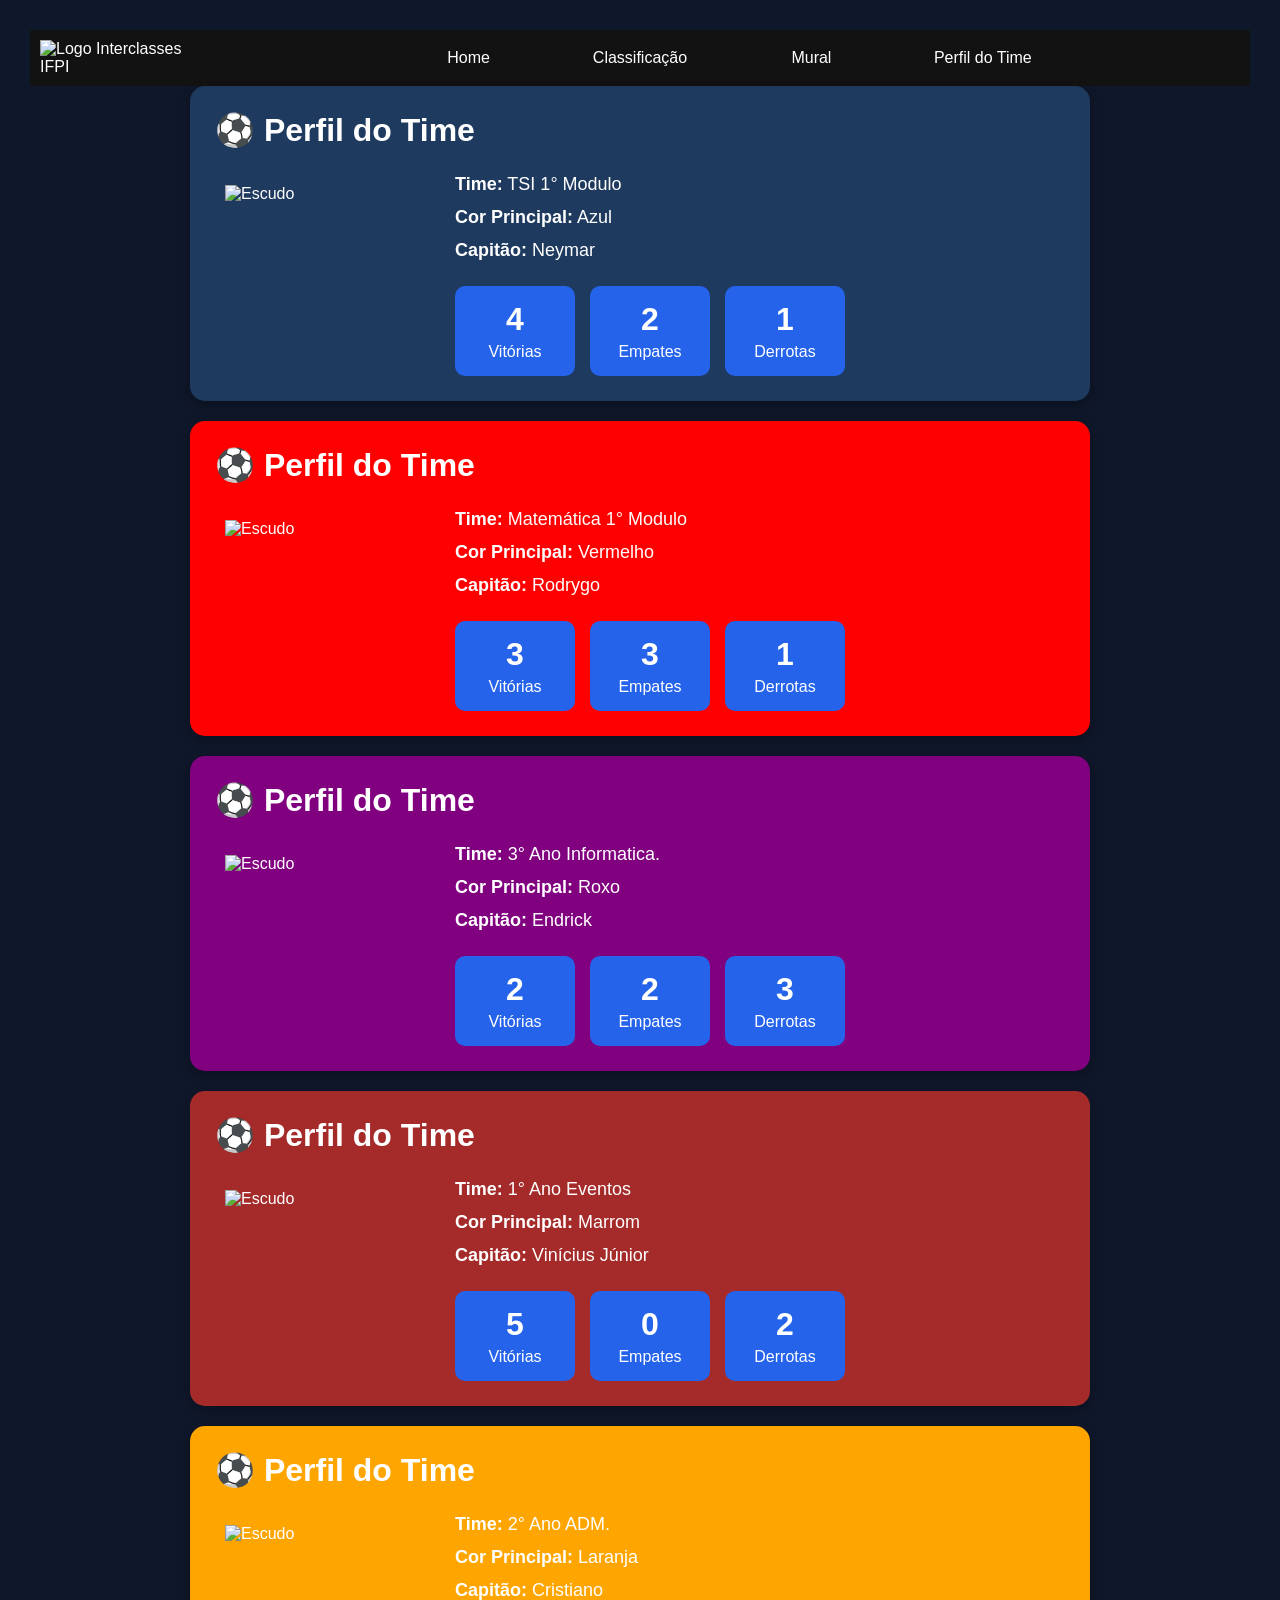
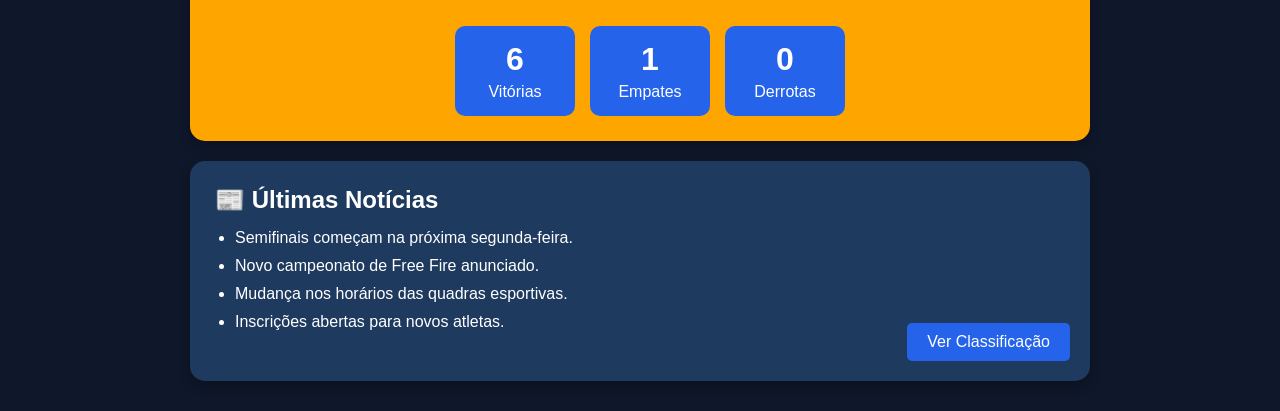
==== index.html @ 7ea8233f "Criação da pagina de perfil dos times" ====
<!DOCTYPE html>
<html lang="pt-BR">
<head>
    <meta charset="UTF-8">
    <meta name="viewport" content="width=device-width, initial-scale=1.0">
    <title>Perfil do Time</title>
    <link rel="stylesheet" href="style.css">
</head>
<body>
    <header>
        <nav>
            <a href="home.html" id="logo"><img src="c:\Users\hugoh\Downloads\logo.png" alt="Logo Interclasses IFPI" style="width: 100px;"></a>
            <a href="home.html" id="home">Home</a>
            <a href="classificacao.html" id="classificacao">Classificação</a>
            <a href="mural.html" id="mural">Mural</a>
            <a href="perfil.html" id="perfil">Perfil do Time</a>
            
        </nav>
</header>
    <div class="container">
      <div class="perfil-time1">
        <h1>⚽ Perfil do Time</h1>
        <div class="conteudo">
            <div class="escudo">
                <img src="https://cdn-icons-png.flaticon.com/512/53/53283.png" alt="Escudo">
            </div>
            <div class="informacoes">
            <p><strong>Time:</strong> TSI 1° Modulo </p>
            <p><strong>Cor Principal:</strong> Azul</p>
            <p><strong>Capitão:</strong> Neymar</p>
            <div class="estatisticas">
                <div class="item">
                    <h3>4</h3>
                    <span>Vitórias</span>
                </div>
                <div class="item">
                    <h3>2</h3>
                    <span>Empates</span>
                </div>
                <div class="item">
                    <h3>1</h3>
                    <span>Derrotas</span>
                </div>
            </div>
        </div>
    </div>
</div>
<div class="perfil-time2">
    <h1>⚽ Perfil do Time</h1>
    <div class="conteudo">
        <div class="escudo">
            <img src="https://cdn-icons-png.flaticon.com/512/861/861512.png" alt="Escudo">
        </div>
        <div class="informacoes">
            <p><strong>Time:</strong> Matemática 1° Modulo</p>
            <p><strong>Cor Principal:</strong> Vermelho</p>
            <p><strong>Capitão:</strong> Rodrygo</p>
            <div class="estatisticas">
                <div class="item">
                    <h3>3</h3>
                    <span>Vitórias</span>
                </div>
                <div class="item">
                    <h3>3</h3>
                    <span>Empates</span>
                </div>
                <div class="item">
                    <h3>1</h3>
                    <span>Derrotas</span>
                </div>
            </div>
        </div>
    </div>
</div>
<div class="perfil-time3">
    <h1>⚽ Perfil do Time</h1>
    <div class="conteudo">
        <div class="escudo">
            <img src="https://cdn-icons-png.flaticon.com/512/1077/1077114.png" alt="Escudo">
        </div>
        <div class="informacoes">
            <p><strong>Time:</strong> 3° Ano Informatica.</p>
            <p><strong>Cor Principal:</strong> Roxo</p>
            <p><strong>Capitão:</strong> Endrick</p>
            <div class="estatisticas">
                <div class="item">
                    <h3>2</h3>
                    <span>Vitórias</span>
                </div>
                <div class="item">
                    <h3>2</h3>
                    <span>Empates</span>
                </div>
                <div class="item">
                    <h3>3</h3>
                    <span>Derrotas</span>
                </div>
            </div>
        </div>
    </div>
</div>
<div class="perfil-time4">
    <h1>⚽ Perfil do Time</h1>
    <div class="conteudo">
        <div class="escudo">
            <img src="https://cdn-icons-png.flaticon.com/512/2965/2965879.png" alt="Escudo">
        </div>
        <div class="informacoes">
            <p><strong>Time:</strong> 1° Ano Eventos</p>
            <p><strong>Cor Principal:</strong> Marrom</p>
            <p><strong>Capitão:</strong> Vinícius Júnior</p>
            <div class="estatisticas">
                <div class="item">
                    <h3>5</h3>
                    <span>Vitórias</span>
                </div>
                <div class="item">
                    <h3>0</h3>
                    <span>Empates</span>
                </div>
                <div class="item">
                    <h3>2</h3>
                    <span>Derrotas</span>
                </div>
            </div>
        </div>
    </div>
</div>
<div class="perfil-time5">
    <h1>⚽ Perfil do Time</h1>
    <div class="conteudo">
        <div class="escudo">
            <img src="https://cdn-icons-png.flaticon.com/512/3126/3126554.png" alt="Escudo">
        </div>
        <div class="informacoes">
            <p><strong>Time:</strong> 2° Ano ADM.</p>
            <p><strong>Cor Principal:</strong> Laranja</p>
            <p><strong>Capitão:</strong> Cristiano</p>
            <div class="estatisticas">
                <div class="item">
                    <h3>6</h3>
                    <span>Vitórias</span>
                </div>
                <div class="item">
                    <h3>1</h3>
                    <span>Empates</span>
                </div>
                <div class="item">
                    <h3>0</h3>
                    <span>Derrotas</span>
                </div>
            </div>
        </div>
    </div>
</div>
<div class="noticias">
    <h2>📰 Últimas Notícias</h2>
    <ul>
        <li>Semifinais começam na próxima segunda-feira.</li>
        <li>Novo campeonato de Free Fire anunciado.</li>
        <li>Mudança nos horários das quadras esportivas.</li>
        <li>Inscrições abertas para novos atletas.</li>
    </ul>
    <a href="#" class="btn">Ver Classificação</a>
</div>
</div>
</body>
</html>
---- style.css ----
*{
    margin:0;
    padding:0;
    box-sizing:border-box;
}
body{
    font-family:Arial, Helvetica, sans-serif;
    background:#0f172a;
    padding:30px;
}
.container{
    max-width:900px;
    margin:auto;
}
.perfil-time1{
    background:#1e3a5f;
    color:white;
    padding:25px;
    border-radius:15px;
    margin-bottom:20px;
    box-shadow:0 4px 12px rgba(0,0,0,.3);
}
.perfil-time2{
    background:red;
    color:white;
    padding:25px;
    border-radius:15px;
    margin-bottom:20px;
    box-shadow:0 4px 12px rgba(0,0,0,.3);
}
.perfil-time3{
    background: purple;
    color:white;
    padding:25px;
    border-radius:15px;
    margin-bottom:20px;
    box-shadow:0 4px 12px rgba(0,0,0,.3);
}
.perfil-time4{
    background: brown;
    color:white;
    padding:25px;
    border-radius:15px;
    margin-bottom:20px;
    box-shadow:0 4px 12px rgba(0,0,0,.3);
}
.perfil-time5{
    background: orange;
    color:white;
    padding:25px;
    border-radius:15px;
    margin-bottom:20px;
    box-shadow:0 4px 12px rgba(0,0,0,.3);
}
.perfil-time1 h1{
    margin-bottom:25px;
}
.perfil-time2 h1{
    margin-bottom:25px;
}
.perfil-time3 h1{
    margin-bottom:25px;
}
.perfil-time4 h1{
    margin-bottom:25px;
}
.perfil-time5 h1{
    margin-bottom:25px;
}
.conteudo{
    display:flex;
    align-items:center;
    gap:40px;
}
.escudo{
    width:200px;
    display:flex;
    justify-content:center;
    align-items:center;
}
.escudo img{
    width:180px;
    height:180px;
}
.informacoes{
    flex:1;
}
.informacoes p{
    font-size:18px;
    margin-bottom:12px;
}
.estatisticas{
    display:flex;
    gap:15px;
    margin-top:25px;
}
.item{
    background:#2563eb;
    padding:15px;
    border-radius:10px;
    text-align:center;
    min-width:120px;
}
.item h3{
    font-size:32px;
    margin-bottom:5px;
}
.noticias{
    background:#1e3a5f;
    color:white;
    padding:25px;
    border-radius:15px;
    position:relative;
    min-height:220px;
    box-shadow:0 4px 12px rgba(0,0,0,.3);
}
.noticias h2{
    margin-bottom:15px;
}
.noticias ul{
    padding-left:20px;
}
.noticias li{
    margin-bottom:10px;
}
.btn{
    position:absolute;
    right:20px;
    bottom:20px;
    padding:10px 20px;
    background:#2563eb;
    color:white;
    text-decoration:none;
    border-radius:5px;
}
header {
    background-color: #121212;
}
nav {
    display: grid;
    grid-template-columns: repeat(7, 1fr);
    align-items: center;
    justify-items: center;
    padding: 10px;
}
header nav a {
    text-decoration: none;
    color: white;
}
#logo {
    grid-column: 1;
}
#home {
    grid-column: 3;
}
#classificacao  {
    grid-column: 4;
}
#mural {
    grid-column: 5;
}
#perfil {
    grid-column: 6;
}
@media (max-width: 600px) {
    body {
        padding: 15px;
    }

    .perfil-time1,
    .perfil-time2,
    .perfil-time3,
    .perfil-time4,
    .perfil-time5,
    .noticias {
        padding: 18px;
    }

    .conteudo {
        flex-direction: column;
        gap: 20px;
        text-align: center;
    }

    .escudo {
        width: 100%;
    }

    .escudo img {
        width: 130px;
        height: 130px;
    }

    .estatisticas {
        flex-direction: column;
        align-items: center;
    }

    .item {
        width: 100%;
    }

    .btn {
        position: static;
        display: inline-block;
        margin-top: 20px;
    }
}
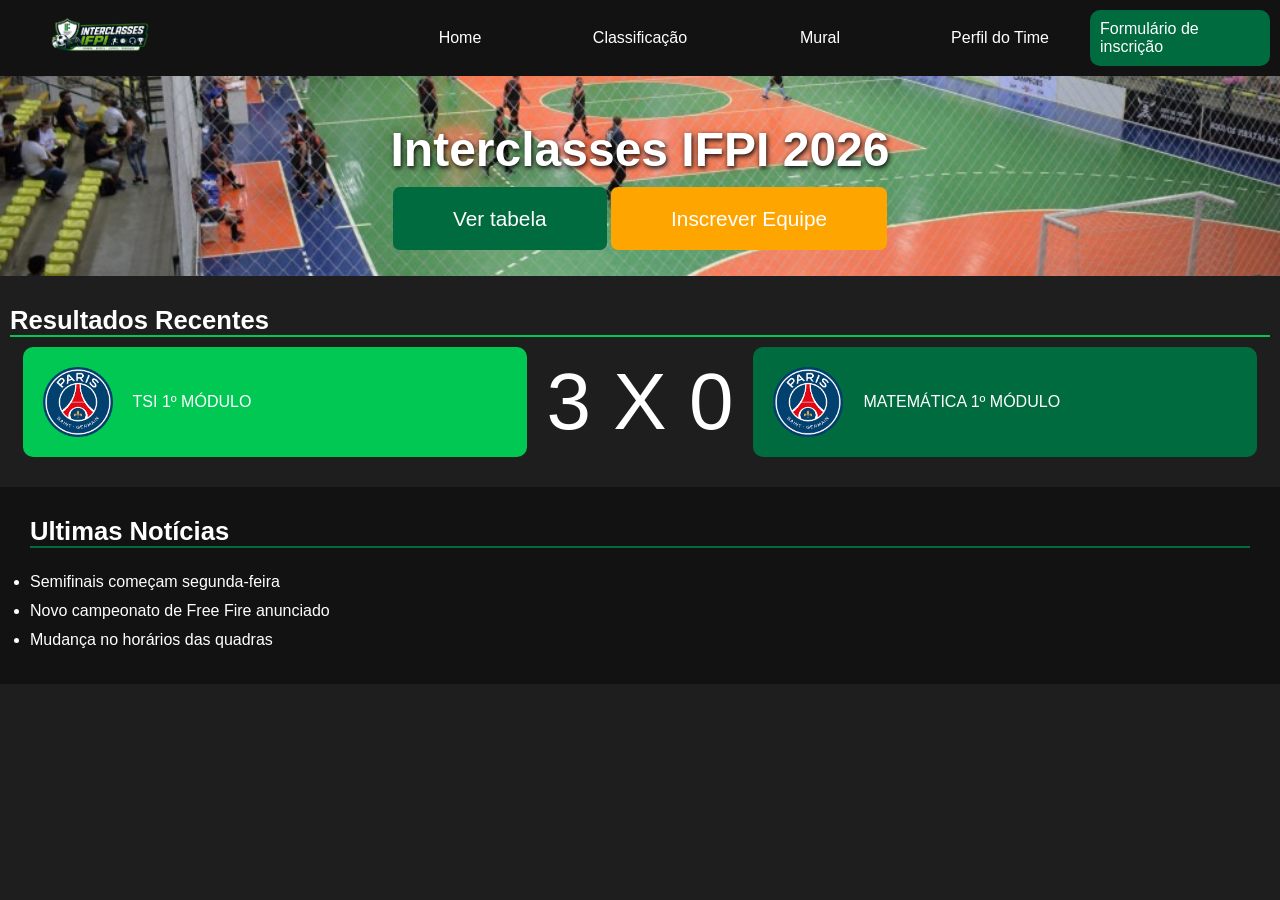
==== commit 0e292ce3: "troca do nome home por index poís o  GitHub Pages exige que o arquivo principal de entrada do site s" ====
--- a/index.html
+++ b/index.html
@@ -1,168 +1,54 @@
-<!DOCTYPE html>
-<html lang="pt-BR">
-<head>
-    <meta charset="UTF-8">
-    <meta name="viewport" content="width=device-width, initial-scale=1.0">
-    <title>Perfil do Time</title>
-    <link rel="stylesheet" href="style.css">
-</head>
-<body>
-    <header>
-        <nav>
-            <a href="home.html" id="logo"><img src="c:\Users\hugoh\Downloads\logo.png" alt="Logo Interclasses IFPI" style="width: 100px;"></a>
-            <a href="home.html" id="home">Home</a>
-            <a href="classificacao.html" id="classificacao">Classificação</a>
-            <a href="mural.html" id="mural">Mural</a>
-            <a href="perfil.html" id="perfil">Perfil do Time</a>
-            
-        </nav>
-</header>
-    <div class="container">
-      <div class="perfil-time1">
-        <h1>⚽ Perfil do Time</h1>
-        <div class="conteudo">
-            <div class="escudo">
-                <img src="https://cdn-icons-png.flaticon.com/512/53/53283.png" alt="Escudo">
-            </div>
-            <div class="informacoes">
-            <p><strong>Time:</strong> TSI 1° Modulo </p>
-            <p><strong>Cor Principal:</strong> Azul</p>
-            <p><strong>Capitão:</strong> Neymar</p>
-            <div class="estatisticas">
-                <div class="item">
-                    <h3>4</h3>
-                    <span>Vitórias</span>
-                </div>
-                <div class="item">
-                    <h3>2</h3>
-                    <span>Empates</span>
-                </div>
-                <div class="item">
-                    <h3>1</h3>
-                    <span>Derrotas</span>
-                </div>
-            </div>
-        </div>
-    </div>
-</div>
-<div class="perfil-time2">
-    <h1>⚽ Perfil do Time</h1>
-    <div class="conteudo">
-        <div class="escudo">
-            <img src="https://cdn-icons-png.flaticon.com/512/861/861512.png" alt="Escudo">
-        </div>
-        <div class="informacoes">
-            <p><strong>Time:</strong> Matemática 1° Modulo</p>
-            <p><strong>Cor Principal:</strong> Vermelho</p>
-            <p><strong>Capitão:</strong> Rodrygo</p>
-            <div class="estatisticas">
-                <div class="item">
-                    <h3>3</h3>
-                    <span>Vitórias</span>
-                </div>
-                <div class="item">
-                    <h3>3</h3>
-                    <span>Empates</span>
-                </div>
-                <div class="item">
-                    <h3>1</h3>
-                    <span>Derrotas</span>
-                </div>
-            </div>
-        </div>
-    </div>
-</div>
-<div class="perfil-time3">
-    <h1>⚽ Perfil do Time</h1>
-    <div class="conteudo">
-        <div class="escudo">
-            <img src="https://cdn-icons-png.flaticon.com/512/1077/1077114.png" alt="Escudo">
-        </div>
-        <div class="informacoes">
-            <p><strong>Time:</strong> 3° Ano Informatica.</p>
-            <p><strong>Cor Principal:</strong> Roxo</p>
-            <p><strong>Capitão:</strong> Endrick</p>
-            <div class="estatisticas">
-                <div class="item">
-                    <h3>2</h3>
-                    <span>Vitórias</span>
-                </div>
-                <div class="item">
-                    <h3>2</h3>
-                    <span>Empates</span>
-                </div>
-                <div class="item">
-                    <h3>3</h3>
-                    <span>Derrotas</span>
-                </div>
-            </div>
-        </div>
-    </div>
-</div>
-<div class="perfil-time4">
-    <h1>⚽ Perfil do Time</h1>
-    <div class="conteudo">
-        <div class="escudo">
-            <img src="https://cdn-icons-png.flaticon.com/512/2965/2965879.png" alt="Escudo">
-        </div>
-        <div class="informacoes">
-            <p><strong>Time:</strong> 1° Ano Eventos</p>
-            <p><strong>Cor Principal:</strong> Marrom</p>
-            <p><strong>Capitão:</strong> Vinícius Júnior</p>
-            <div class="estatisticas">
-                <div class="item">
-                    <h3>5</h3>
-                    <span>Vitórias</span>
-                </div>
-                <div class="item">
-                    <h3>0</h3>
-                    <span>Empates</span>
-                </div>
-                <div class="item">
-                    <h3>2</h3>
-                    <span>Derrotas</span>
-                </div>
-            </div>
-        </div>
-    </div>
-</div>
-<div class="perfil-time5">
-    <h1>⚽ Perfil do Time</h1>
-    <div class="conteudo">
-        <div class="escudo">
-            <img src="https://cdn-icons-png.flaticon.com/512/3126/3126554.png" alt="Escudo">
-        </div>
-        <div class="informacoes">
-            <p><strong>Time:</strong> 2° Ano ADM.</p>
-            <p><strong>Cor Principal:</strong> Laranja</p>
-            <p><strong>Capitão:</strong> Cristiano</p>
-            <div class="estatisticas">
-                <div class="item">
-                    <h3>6</h3>
-                    <span>Vitórias</span>
-                </div>
-                <div class="item">
-                    <h3>1</h3>
-                    <span>Empates</span>
-                </div>
-                <div class="item">
-                    <h3>0</h3>
-                    <span>Derrotas</span>
-                </div>
-            </div>
-        </div>
-    </div>
-</div>
-<div class="noticias">
-    <h2>📰 Últimas Notícias</h2>
-    <ul>
-        <li>Semifinais começam na próxima segunda-feira.</li>
-        <li>Novo campeonato de Free Fire anunciado.</li>
-        <li>Mudança nos horários das quadras esportivas.</li>
-        <li>Inscrições abertas para novos atletas.</li>
-    </ul>
-    <a href="#" class="btn">Ver Classificação</a>
-</div>
-</div>
-</body>
-</html>+<!DOCTYPE html>
+<html lang="pt-br">
+<head>
+    <meta charset="UTF-8">
+    <meta name="viewport" content="width=device-width, initial-scale=1.0">
+    <title>Torneios e Interclasse - IFPI</title>
+    <link rel="stylesheet" href="style_home.css">
+    <link rel="shortcut icon" href="assets/logo.png" type="image/x-icon">
+</head>
+<body>
+    <header>
+        <nav>
+            <a href="home.html" id="logo"><img src="assets/logo.png" alt="Logo Interclasses IFPI" style="width: 100px;"></a>
+            <a href="home.html" id="home">Home</a>
+            <a href="classificacao.html" id="classificacao">Classificação</a>
+            <a href="mural.html" id="mural">Mural</a>
+            <a href="perfil.html" id="perfil">Perfil do Time</a>
+            <a href="formulario.html" id="inscricao">Formulário de inscrição</a>
+        </nav>
+    </header>
+    <main>
+        <section class="Interclasses">
+            <h3>Interclasses IFPI 2026</h3>
+            <div class="apresentacao_interclasses">
+                <a href="classificacao.html" class="btn btn-interclasses-tabela">Ver tabela</a>
+                <a href="fomulario.html" class="btn btn-interclasses-equipe">Inscrever Equipe</a>
+            </div>
+        </section>
+        <section class="jogos-recentes">
+            <h3>Resultados Recentes</h3>
+            <div class="jogos-icones">
+                <a href="perfil_tsi_1.html" class="botoes jogo-primeiro">
+                    <img src="assets/logo_psg.png" alt="" style="width: 70px;">
+                    <p>TSI 1º MÓDULO</p>
+                </a>
+                <p class="jogos-divisao">3 X 0</p>
+                <a href="perfil_adm_manha_2.html" class="botoes jogo-segundo">
+                    <img src="assets/logo_psg.png" alt="" style="width: 70px;">
+                    <p>MATEMÁTICA 1º MÓDULO</p>
+                </a>
+            </div>
+            
+        </section>
+    </main>
+    <footer class="ultimas-noticias">
+        <h3>Ultimas Notícias</h3>
+        <ul>
+            <li>Semifinais começam segunda-feira</li>
+            <li>Novo campeonato de Free Fire anunciado</li>
+            <li>Mudança no horários das quadras</li>
+        </ul>
+    </footer>
+</body>
+</html>
--- a/style_home.css
+++ b/style_home.css
@@ -0,0 +1,144 @@
+* {
+    margin: 0;
+    padding: 0;
+    box-sizing: border-box;
+    font-family: Arial, Helvetica, sans-serif;
+}
+:root {
+    --cor01: #006B3F;
+    --cor02: #00C853;
+    --cor03: #121212;
+    --cor04: #1E1E1E;
+    --cor05: #FFFFFF;
+    --cor06: #2563eb;
+    --cor07: #1e3a5f;
+}
+header {
+    background-color: var(--cor03);
+}
+nav {
+    display: grid;
+    grid-template-columns: repeat(7, 1fr);
+    align-items: center;
+    justify-items: center;
+    padding: 10px;
+}
+header nav a {
+    text-decoration: none;
+    color: var(--cor05);
+}
+#logo {
+    grid-column: 1;
+}
+#home {
+    grid-column: 3;
+}
+#classificacao  {
+    grid-column: 4;
+}
+#mural {
+    grid-column: 5;
+}
+#perfil {
+    grid-column: 6;
+}
+#inscricao {
+    grid-column: 7;
+    background-color: #006B3F;
+    padding: 10px;
+    border-radius: 10px;
+}
+body {
+    background-color: var(--cor04);
+}
+.Interclasses {
+    display: flex;
+    flex-direction: column;
+    justify-content: center;
+    align-items: center;
+    padding: 30px;
+    background-image: url("assets/fundo.jpg");
+    background-size: cover;
+    background-position: center;
+    background-repeat: no-repeat;
+    width: 100%;
+    height: 200px;
+}
+
+.Interclasses h3{
+    color: var(--cor05);
+    text-shadow: 1px 2px 5px black;
+    font-size: 3em;
+}
+.apresentacao_interclasses {
+    margin-top: 30px;
+}
+.btn {
+    font-size: 1.3em;
+    text-decoration: none;
+    color: var(--cor05);
+    border-radius: 7px;
+    padding: 20px 60px;
+}
+.btn-interclasses-tabela {
+    background-color: var(--cor01);
+}
+.btn-interclasses-equipe {
+    background-color: #FFA500;
+}
+.jogos-recentes {
+    background-color: var(--cor04);
+    color: var(--cor05);
+    padding: 10px;
+    display: flex;
+    flex-direction: column;
+    margin-top: 20px;
+}
+.jogos-recentes h3 {
+    font-size: 1.6em;
+    border-bottom: 2px solid var(--cor02);
+}
+
+.jogos-icones {
+    display: flex;
+    justify-content: center;
+    align-items: center;
+    gap: 20px;
+    margin-top: 10px;
+    width: 100%;
+}
+.jogos-divisao {
+    font-size: 5em;
+}
+.botoes {
+    display: flex;
+    align-items: center;
+    gap: 20px;
+    border-radius: 10px;
+    padding: 20px;
+    text-decoration: none;
+    color: var(--cor05);
+    width: 40%;
+}
+
+.jogo-primeiro {
+    background-color: var(--cor02);
+}
+.jogo-segundo {
+    background-color: var(--cor01);
+}
+
+.ultimas-noticias {
+    background-color: var(--cor03);
+    margin-top: 20px;
+    padding: 30px;
+    color: var(--cor05);
+}
+.ultimas-noticias h3 {
+    font-size: 1.6em;
+    border-bottom: 2px solid var(--cor01);
+}
+.ultimas-noticias ul {
+    margin-top: 20px;
+    line-height: 1.8em;
+}
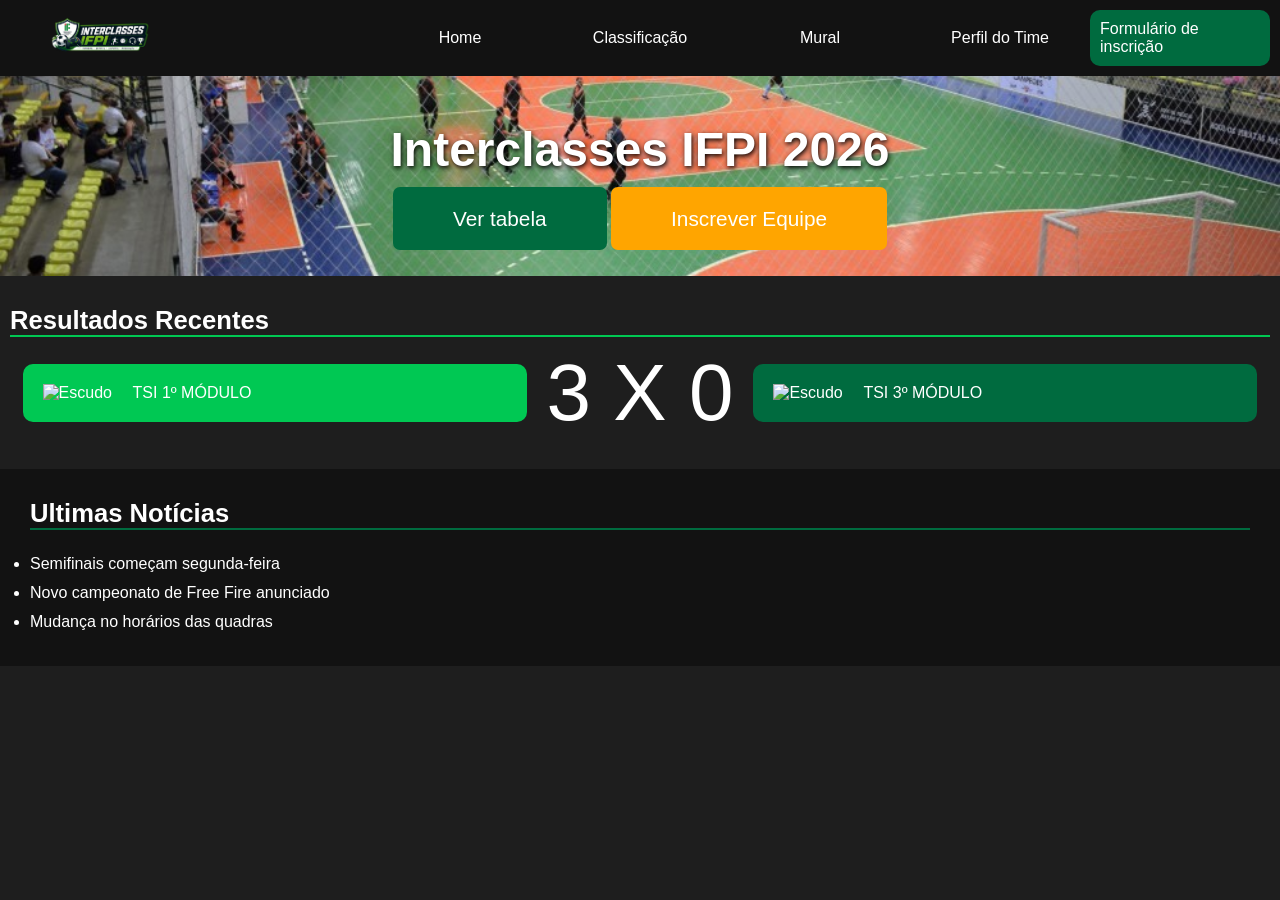
==== commit 8041cf58: "Update index.html" ====
--- a/index.html
+++ b/index.html
@@ -1,5 +1,5 @@
 <!DOCTYPE html>
-<html lang="pt-br">
+<html lang="pt-BR">
 <head>
     <meta charset="UTF-8">
     <meta name="viewport" content="width=device-width, initial-scale=1.0">
@@ -10,11 +10,11 @@
 <body>
     <header>
         <nav>
-            <a href="home.html" id="logo"><img src="assets/logo.png" alt="Logo Interclasses IFPI" style="width: 100px;"></a>
-            <a href="home.html" id="home">Home</a>
+            <a href="index.html" id="logo"><img src="assets/logo.png" alt="Logo Interclasses IFPI" style="width: 100px;"></a>
+            <a href="index.html" id="home">Home</a>
             <a href="classificacao.html" id="classificacao">Classificação</a>
             <a href="mural.html" id="mural">Mural</a>
-            <a href="perfil.html" id="perfil">Perfil do Time</a>
+            <a href="perfiltsi_1.html" id="perfil">Perfil do Time</a>
             <a href="formulario.html" id="inscricao">Formulário de inscrição</a>
         </nav>
     </header>
@@ -29,14 +29,14 @@
         <section class="jogos-recentes">
             <h3>Resultados Recentes</h3>
             <div class="jogos-icones">
-                <a href="perfil_tsi_1.html" class="botoes jogo-primeiro">
-                    <img src="assets/logo_psg.png" alt="" style="width: 70px;">
+                <a href="perfiltsi_1.html" class="botoes jogo-primeiro">
+                    <img src="https://cdn-icons-png.flaticon.com/512/53/53283.png" alt="Escudo" style="width: 70px;">
                     <p>TSI 1º MÓDULO</p>
                 </a>
                 <p class="jogos-divisao">3 X 0</p>
-                <a href="perfil_adm_manha_2.html" class="botoes jogo-segundo">
-                    <img src="assets/logo_psg.png" alt="" style="width: 70px;">
-                    <p>MATEMÁTICA 1º MÓDULO</p>
+                <a href="perfiltsi_3.html" class="botoes jogo-segundo">
+                    <img src="https://cdn-icons-png.flaticon.com/512/1077/1077114.png" alt="Escudo" style="width: 70px;">
+                    <p>TSI 3º MÓDULO</p>
                 </a>
             </div>
             
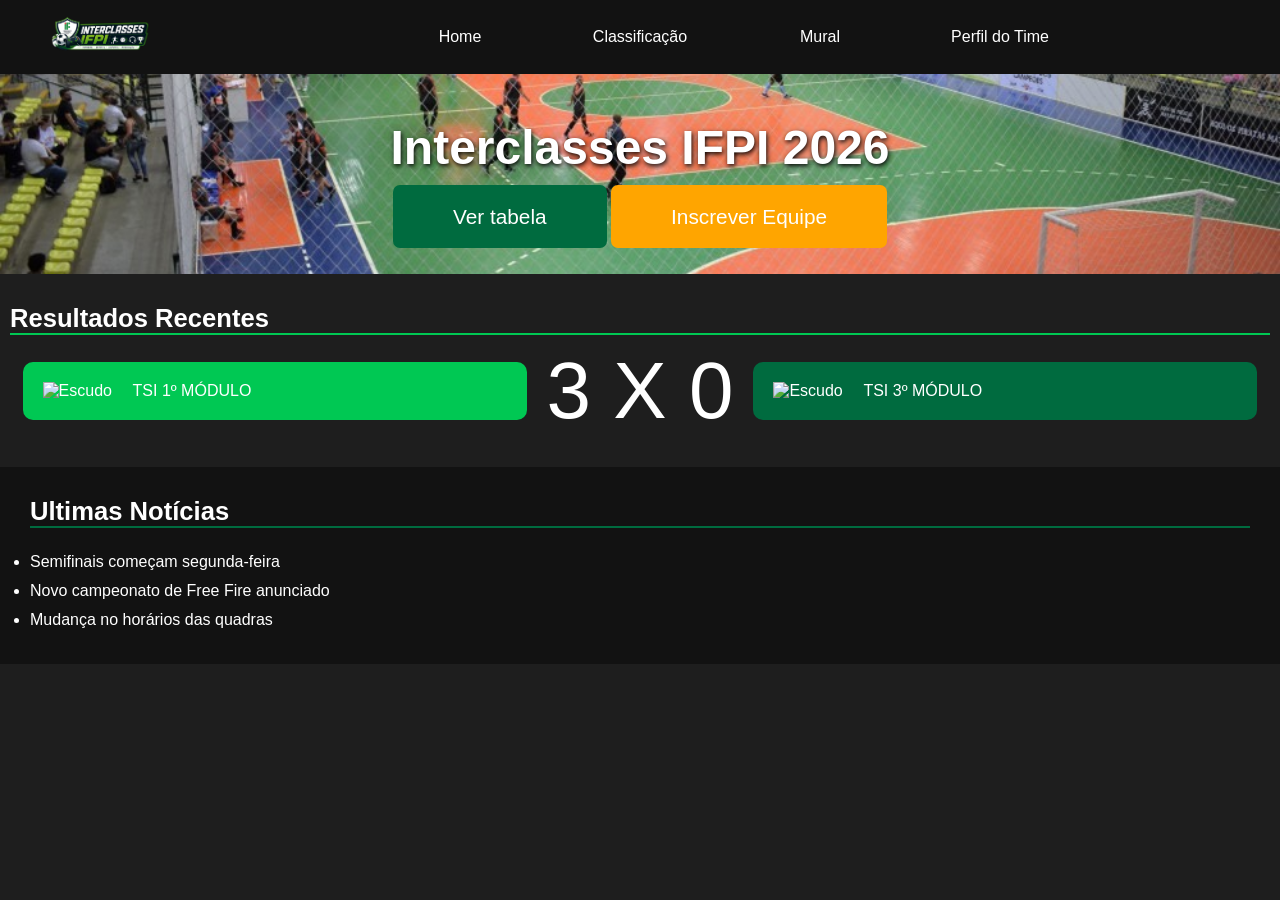
==== commit 3f062e09: "Update index.html" ====
--- a/index.html
+++ b/index.html
@@ -15,7 +15,6 @@
             <a href="classificacao.html" id="classificacao">Classificação</a>
             <a href="mural.html" id="mural">Mural</a>
             <a href="perfiltsi_1.html" id="perfil">Perfil do Time</a>
-            <a href="formulario.html" id="inscricao">Formulário de inscrição</a>
         </nav>
     </header>
     <main>
@@ -23,7 +22,7 @@
             <h3>Interclasses IFPI 2026</h3>
             <div class="apresentacao_interclasses">
                 <a href="classificacao.html" class="btn btn-interclasses-tabela">Ver tabela</a>
-                <a href="fomulario.html" class="btn btn-interclasses-equipe">Inscrever Equipe</a>
+                <a href="formulario.html" class="btn btn-interclasses-equipe">Inscrever Equipe</a>
             </div>
         </section>
         <section class="jogos-recentes">
